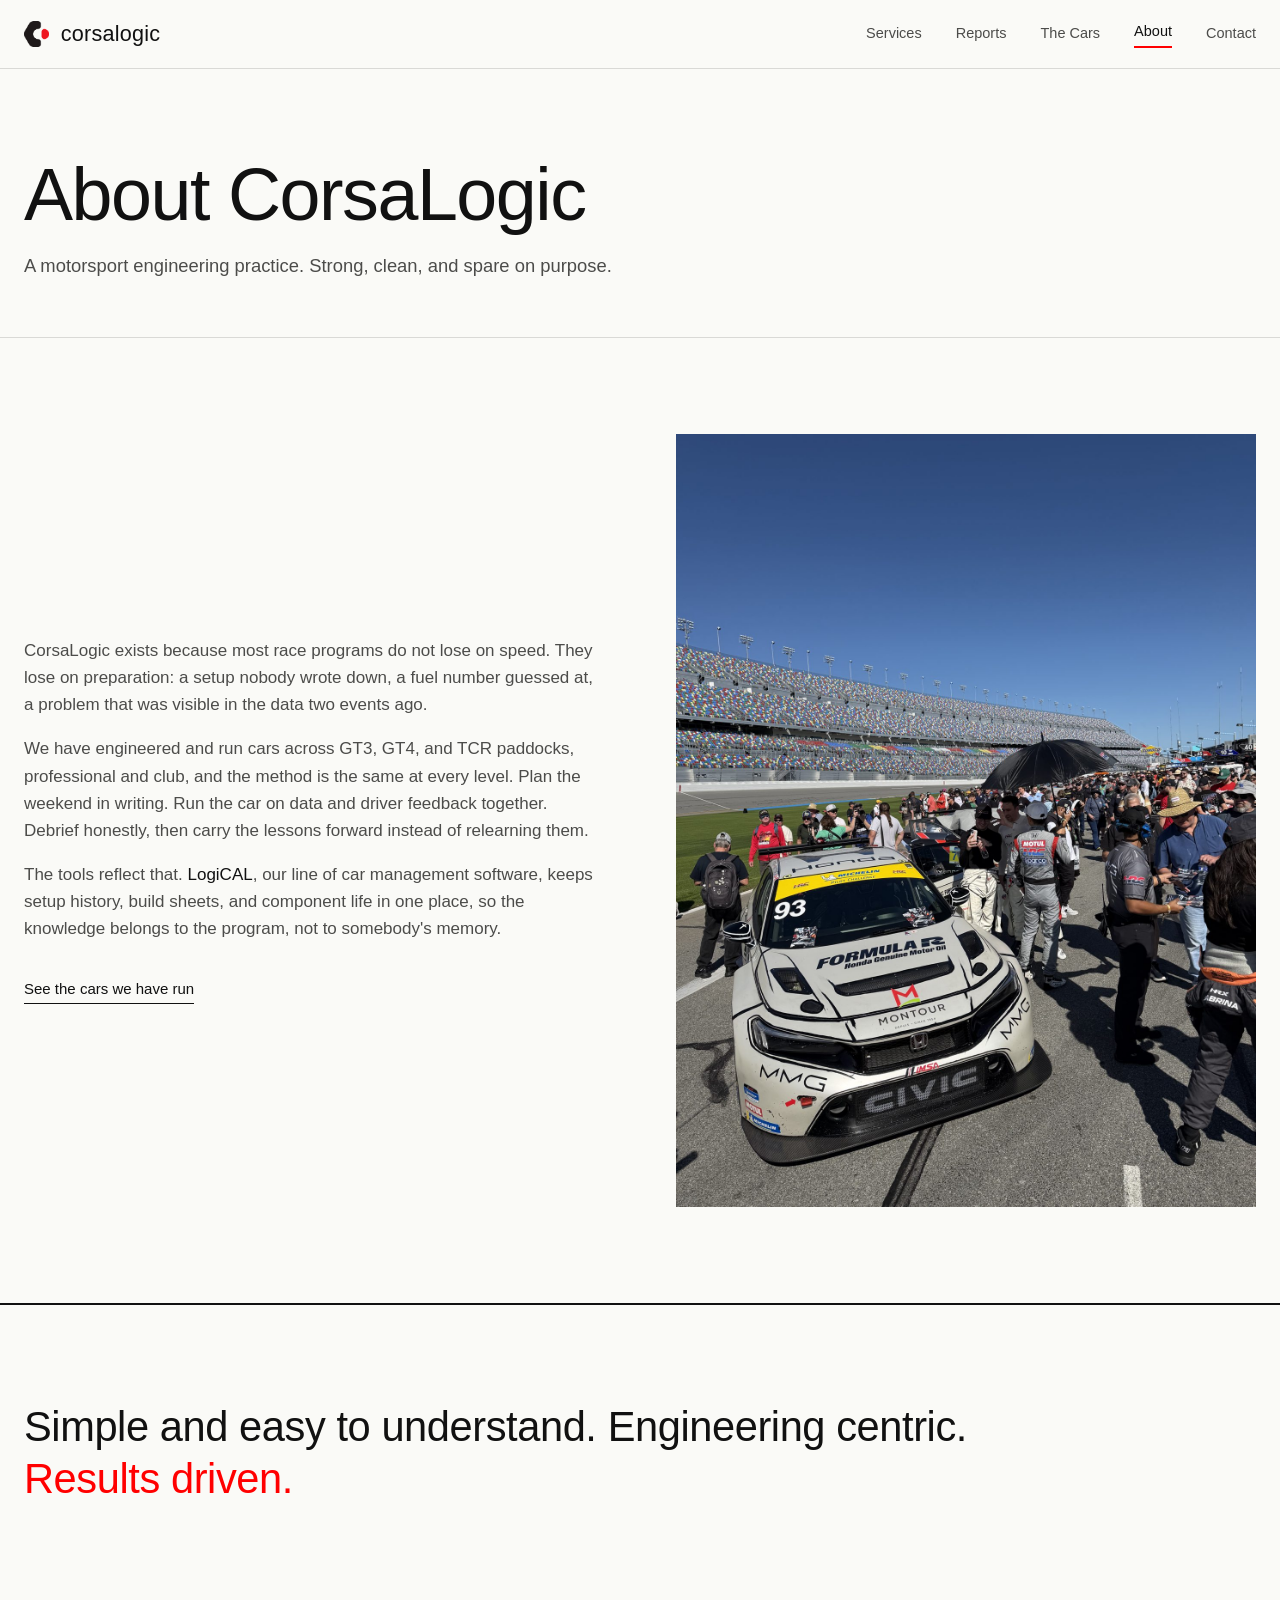
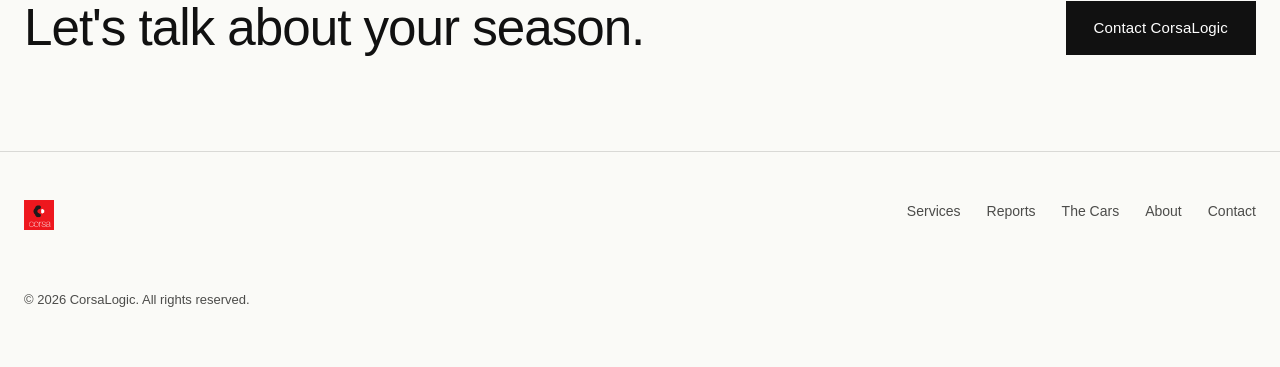
==== about.html @ d15a25d0 "Add files via upload" ====
<!DOCTYPE html>
<html lang="en">
<head>
<meta charset="UTF-8">
<meta name="viewport" content="width=device-width, initial-scale=1.0">
<title>About | CorsaLogic</title>
<meta name="description" content="CorsaLogic is a motorsport engineering practice built on a simple idea: proven performance comes from preparation, data, and discipline.">
<link rel="icon" type="image/png" href="assets/favicon.png">
<link rel="stylesheet" href="css/style.css">
</head>
<body>

<header class="site-header">
  <div class="wrap bar">
    <a class="brand" href="index.html" aria-label="CorsaLogic home">
      <img src="assets/logo-c.png" alt="CorsaLogic mark">
      <span>corsa<b>logic</b></span>
    </a>
    <button class="nav-toggle" aria-expanded="false" aria-label="Menu"><span></span></button>
    <nav class="site-nav">
      <a href="services.html">Services</a>
      <a href="reports.html">Reports</a>
      <a href="work.html">The Cars</a>
      <a href="about.html" aria-current="page">About</a>
      <a href="contact.html">Contact</a>
    </nav>
  </div>
</header>

<main>

  <section class="page-hero">
    <div class="wrap reveal">
      <h1 class="display">About CorsaLogic</h1>
      <p class="lede">A motorsport engineering practice. Strong, clean, and spare on purpose.</p>
    </div>
  </section>

  <section>
    <div class="wrap">
      <div class="feature">
        <div class="reveal">
          <p class="prose">CorsaLogic exists because most race programs do not lose on speed. They lose on preparation: a setup nobody wrote down, a fuel number guessed at, a problem that was visible in the data two events ago.</p>
          <p class="prose">We have engineered and run cars across GT3, GT4, and TCR paddocks, professional and club, and the method is the same at every level. Plan the weekend in writing. Run the car on data and driver feedback together. Debrief honestly, then carry the lessons forward instead of relearning them.</p>
          <p class="prose">The tools reflect that. <strong>LogiCAL</strong>, our line of car management software, keeps setup history, build sheets, and component life in one place, so the knowledge belongs to the program, not to somebody's memory.</p>
          <p style="margin-top:32px;"><a class="textlink" href="work.html">See the cars we have run</a></p>
        </div>
        <div class="feature-media reveal">
          <img src="assets/photos/img_1529.jpg" alt="Honda Civic TCR on a packed starting grid before the race" loading="lazy" style="aspect-ratio:3/4;">
        </div>
      </div>
    </div>
  </section>

  <section class="statement rule-top">
    <div class="wrap reveal">
      <p>Simple and easy to understand. Engineering centric. <em>Results driven.</em></p>
    </div>
  </section>

  <section class="cta-band" style="border-top:none; padding-top:0;">
    <div class="wrap inner">
      <h2 class="display reveal">Let's talk about your season.</h2>
      <a class="btn reveal" href="contact.html">Contact CorsaLogic</a>
    </div>
  </section>

</main>

<footer class="site-footer">
  <div class="wrap inner">
    <img src="assets/logo-red.png" alt="CorsaLogic logo">
    <nav>
      <a href="services.html">Services</a>
      <a href="reports.html">Reports</a>
      <a href="work.html">The Cars</a>
      <a href="about.html">About</a>
      <a href="contact.html">Contact</a>
    </nav>
    <p class="fine">&copy; 2026 CorsaLogic. All rights reserved.</p>
  </div>
</footer>

<script src="js/main.js"></script>
</body>
</html>
---- css/style.css ----
/* ==========================================================================
   CorsaLogic - corsalogic.com
   Swiss industrial light. Red / black / white. Helvetica Neue.
   Brand: strong, aggressive, clean, confident, modern, spare.
   ========================================================================== */

:root {
  --paper: #FAFAF7;
  --ink: #111111;
  --ink-soft: #4c4c4a;
  --red: #FF0000;
  --hair: rgba(17, 17, 17, 0.14);
  --hair-strong: rgba(17, 17, 17, 0.28);
  --ease: cubic-bezier(0.16, 1, 0.3, 1);
  --font: "Helvetica Neue", "HelveticaNeue", Helvetica, "Segoe UI", Arial, sans-serif;
}

* { margin: 0; padding: 0; box-sizing: border-box; }

html { scroll-behavior: smooth; }
@media (prefers-reduced-motion: reduce) {
  html { scroll-behavior: auto; }
}

body {
  font-family: var(--font);
  font-weight: 400;
  background: var(--paper);
  color: var(--ink);
  font-size: 17px;
  line-height: 1.6;
  -webkit-font-smoothing: antialiased;
}

img { display: block; max-width: 100%; height: auto; }
a { color: inherit; }

.wrap {
  max-width: 1280px;
  margin: 0 auto;
  padding: 0 24px;
}

/* ---------- Type ---------- */

.display {
  font-weight: 200;
  letter-spacing: -0.02em;
  line-height: 1.02;
  text-wrap: balance;
}

h1.display { font-size: clamp(2.6rem, 6vw, 4.6rem); }
h2.display { font-size: clamp(2rem, 4.2vw, 3.2rem); }

.lede {
  font-size: 1.15rem;
  color: var(--ink-soft);
  max-width: 34em;
  line-height: 1.55;
}

.label {
  font-size: 11px;
  font-weight: 500;
  text-transform: uppercase;
  letter-spacing: 0.18em;
  color: var(--red);
}

p + p { margin-top: 1em; }

.prose { max-width: 65ch; color: var(--ink-soft); }
.prose strong { color: var(--ink); font-weight: 500; }

/* ---------- Buttons ---------- */

.btn {
  display: inline-flex;
  align-items: center;
  gap: 12px;
  padding: 15px 28px;
  background: var(--ink);
  color: #fff;
  text-decoration: none;
  font-size: 15px;
  font-weight: 500;
  letter-spacing: 0.01em;
  white-space: nowrap;
  transition: background 0.35s var(--ease), transform 0.35s var(--ease);
}
.btn:hover { background: var(--red); }
.btn:active { transform: scale(0.98); }

.btn--ghost {
  background: transparent;
  color: var(--ink);
  box-shadow: inset 0 0 0 1px var(--hair-strong);
}
.btn--ghost:hover { background: transparent; box-shadow: inset 0 0 0 1px var(--red); color: var(--red); }

.textlink {
  display: inline-flex;
  align-items: baseline;
  gap: 8px;
  color: var(--ink);
  text-decoration: none;
  font-weight: 500;
  font-size: 15px;
  border-bottom: 1px solid var(--ink);
  padding-bottom: 2px;
  transition: color 0.3s var(--ease), border-color 0.3s var(--ease);
}
.textlink:hover { color: var(--red); border-color: var(--red); }

/* ---------- Header ---------- */

.site-header {
  position: sticky;
  top: 0;
  z-index: 40;
  background: rgba(250, 250, 247, 0.92);
  backdrop-filter: blur(12px);
  -webkit-backdrop-filter: blur(12px);
  border-bottom: 1px solid var(--hair);
}

.site-header .bar {
  height: 68px;
  display: flex;
  align-items: center;
  justify-content: space-between;
}

.brand {
  display: flex;
  align-items: center;
  gap: 12px;
  text-decoration: none;
  color: var(--ink);
}
.brand img { height: 26px; width: auto; }
.brand span {
  font-weight: 200;
  font-size: 1.35rem;
  letter-spacing: 0.01em;
}
.brand b { font-weight: 500; }

.site-nav { display: flex; align-items: center; gap: 34px; }
.site-nav a {
  text-decoration: none;
  font-size: 14.5px;
  font-weight: 400;
  color: var(--ink-soft);
  transition: color 0.25s var(--ease);
}
.site-nav a:hover { color: var(--red); }
.site-nav a[aria-current="page"] {
  color: var(--ink);
  font-weight: 500;
  border-bottom: 2px solid var(--red);
  padding-bottom: 3px;
}

.nav-toggle {
  display: none;
  background: none;
  border: 0;
  width: 44px;
  height: 44px;
  cursor: pointer;
  position: relative;
}
.nav-toggle span,
.nav-toggle span::before,
.nav-toggle span::after {
  content: "";
  position: absolute;
  left: 10px;
  width: 24px;
  height: 2px;
  background: var(--ink);
  transition: transform 0.4s var(--ease), opacity 0.3s;
}
.nav-toggle span { top: 21px; }
.nav-toggle span::before { left: 0; top: -7px; }
.nav-toggle span::after { left: 0; top: 7px; }
.nav-open .nav-toggle span { background: transparent; }
.nav-open .nav-toggle span::before { transform: translateY(7px) rotate(45deg); }
.nav-open .nav-toggle span::after { transform: translateY(-7px) rotate(-45deg); }

@media (max-width: 860px) {
  .nav-toggle { display: block; }
  .site-nav {
    display: none;
    position: absolute;
    top: 68px;
    left: 0;
    right: 0;
    background: var(--paper);
    border-bottom: 1px solid var(--hair);
    flex-direction: column;
    align-items: flex-start;
    gap: 0;
    padding: 8px 24px 20px;
  }
  .nav-open .site-nav { display: flex; }
  .site-nav a { padding: 12px 0; font-size: 17px; width: 100%; }
  .site-nav a[aria-current="page"] { border-bottom: none; color: var(--red); }
}

/* ---------- Sections ---------- */

section { padding: 96px 0; }
@media (max-width: 768px) { section { padding: 64px 0; } }

.rule-top { border-top: 1px solid var(--hair); }

/* ---------- Hero (home) ---------- */

.hero { padding: 72px 0 96px; }
.hero-grid {
  display: grid;
  grid-template-columns: 7fr 5fr;
  gap: 64px;
  align-items: center;
}
.hero-copy h1 { margin-bottom: 24px; }
.hero-copy .lede { margin-bottom: 36px; }
.hero-cta { display: flex; gap: 16px; flex-wrap: wrap; }
.hero-media img { width: 100%; aspect-ratio: 4 / 3; object-fit: cover; }

@media (max-width: 900px) {
  .hero { padding: 48px 0 64px; }
  .hero-grid { grid-template-columns: 1fr; gap: 40px; }
}

/* Interior page hero */
.page-hero { padding: 88px 0 56px; border-bottom: 1px solid var(--hair); }
.page-hero h1 { margin-bottom: 20px; }
@media (max-width: 768px) { .page-hero { padding: 56px 0 40px; } }

/* ---------- Statement band ---------- */

.statement { border-top: 2px solid var(--ink); }
.statement p {
  font-weight: 200;
  font-size: clamp(1.6rem, 3.4vw, 2.6rem);
  line-height: 1.25;
  letter-spacing: -0.01em;
  max-width: 24em;
}
.statement em {
  font-style: normal;
  color: var(--red);
}

/* ---------- Bento (home services) ---------- */

.bento {
  display: grid;
  grid-template-columns: repeat(6, 1fr);
  gap: 1px;
  background: var(--hair);
  border: 1px solid var(--hair);
}
.bento > * { background: var(--paper); padding: 40px 36px; }
.cell-wide { grid-column: span 4; }
.cell-narrow { grid-column: span 2; }
.cell-third { grid-column: span 2; }

.bento h3 { font-size: 1.25rem; font-weight: 500; margin-bottom: 12px; }
.bento p { color: var(--ink-soft); font-size: 15.5px; }

.cell-photo {
  padding: 0;
  position: relative;
  min-height: 320px;
}
.cell-photo img {
  position: absolute;
  inset: 0;
  width: 100%;
  height: 100%;
  object-fit: cover;
}

.cell-red { background: var(--red); color: #fff; }
.cell-red h3 { color: #fff; }
.cell-red p { color: rgba(255, 255, 255, 0.85); }
.cell-red .wordmark {
  font-size: 2rem;
  font-weight: 200;
  letter-spacing: 0.02em;
  margin-bottom: 14px;
}
.cell-red .wordmark b { font-weight: 700; }

@media (max-width: 900px) {
  .bento { grid-template-columns: 1fr; }
  .cell-wide, .cell-narrow, .cell-third { grid-column: span 1; }
  .cell-photo { min-height: 260px; }
}

/* ---------- Film strip (home showcase teaser) ---------- */

.strip-head {
  display: flex;
  align-items: baseline;
  justify-content: space-between;
  gap: 24px;
  margin-bottom: 40px;
  flex-wrap: wrap;
}
.strip {
  display: flex;
  gap: 16px;
  overflow-x: auto;
  scroll-snap-type: x mandatory;
  padding-bottom: 12px;
}
.strip::-webkit-scrollbar { height: 6px; }
.strip::-webkit-scrollbar-thumb { background: var(--hair-strong); }
.strip a {
  flex: 0 0 auto;
  scroll-snap-align: start;
  width: min(420px, 78vw);
}
.strip img {
  width: 100%;
  aspect-ratio: 3 / 2;
  object-fit: cover;
  transition: opacity 0.35s var(--ease);
}
.strip a:hover img { opacity: 0.85; }

/* ---------- Split feature (services) ---------- */

.feature {
  display: grid;
  grid-template-columns: 1fr 1fr;
  gap: 72px;
  align-items: center;
}
.feature + .feature { margin-top: 96px; }
.feature.flip .feature-media { order: 2; }
.feature-media img { width: 100%; aspect-ratio: 4 / 3; object-fit: cover; }
.feature h2 { font-size: clamp(1.7rem, 3vw, 2.4rem); font-weight: 200; letter-spacing: -0.01em; margin-bottom: 18px; }
.feature ul { list-style: none; margin-top: 24px; }
.feature li {
  padding: 12px 0;
  border-top: 1px solid var(--hair);
  color: var(--ink-soft);
  font-size: 15.5px;
}
.feature li strong { color: var(--ink); font-weight: 500; }

@media (max-width: 860px) {
  .feature { grid-template-columns: 1fr; gap: 36px; }
  .feature.flip .feature-media { order: 0; }
  .feature + .feature { margin-top: 64px; }
}

/* ---------- Report columns (reports page) ---------- */

.report-cols {
  display: grid;
  grid-template-columns: 1fr 1fr;
  gap: 1px;
  background: var(--hair);
  border: 1px solid var(--hair);
  margin-top: 56px;
}
.report-col { background: var(--paper); padding: 48px 44px; }
.report-col .kicker {
  font-weight: 200;
  font-size: 2rem;
  letter-spacing: -0.01em;
  margin-bottom: 8px;
}
.report-col .when { color: var(--red); font-size: 14px; font-weight: 500; margin-bottom: 28px; }
.report-col dl { margin: 0; }
.report-col dt { font-weight: 500; font-size: 15.5px; padding-top: 18px; }
.report-col dd { color: var(--ink-soft); font-size: 15px; padding: 4px 0 18px; border-bottom: 1px solid var(--hair); }
.report-col dd:last-child { border-bottom: 0; }

@media (max-width: 860px) {
  .report-cols { grid-template-columns: 1fr; }
  .report-col { padding: 36px 28px; }
}

/* ---------- Gallery (work page) ---------- */

.gallery {
  columns: 3;
  column-gap: 20px;
  margin-top: 56px;
}
.gallery figure {
  break-inside: avoid;
  margin: 0 0 20px;
  cursor: zoom-in;
}
.gallery img {
  width: 100%;
  transition: opacity 0.35s var(--ease);
}
.gallery figure:hover img { opacity: 0.85; }
.gallery figcaption {
  font-size: 13px;
  color: var(--ink-soft);
  padding-top: 8px;
}

@media (max-width: 1000px) { .gallery { columns: 2; } }
@media (max-width: 620px) { .gallery { columns: 1; } }

/* Lightbox */
.lightbox {
  border: 0;
  padding: 0;
  background: transparent;
  max-width: min(1200px, 94vw);
  max-height: 92vh;
}
.lightbox::backdrop { background: rgba(17, 17, 17, 0.92); }
.lightbox img { max-width: 100%; max-height: 86vh; object-fit: contain; margin: 0 auto; }
.lightbox figcaption { color: rgba(255, 255, 255, 0.8); font-size: 14px; text-align: center; padding-top: 12px; }

/* ---------- CTA band ---------- */

.cta-band { border-top: 2px solid var(--ink); }
.cta-band .inner {
  display: flex;
  align-items: center;
  justify-content: space-between;
  gap: 40px;
  flex-wrap: wrap;
}
.cta-band h2 { max-width: 14em; }

/* ---------- Contact ---------- */

.contact-grid {
  display: grid;
  grid-template-columns: 5fr 7fr;
  gap: 72px;
  align-items: start;
}
.contact-meta .item { padding: 20px 0; border-top: 1px solid var(--hair); }
.contact-meta .item:first-child { border-top: 0; padding-top: 0; }
.contact-meta .item h3 { font-size: 13px; font-weight: 500; text-transform: uppercase; letter-spacing: 0.12em; color: var(--ink-soft); margin-bottom: 6px; }
.contact-meta .item a { text-decoration: none; font-size: 1.1rem; }
.contact-meta .item a:hover { color: var(--red); }

form .row { display: grid; grid-template-columns: 1fr 1fr; gap: 20px; }
form .field { display: flex; flex-direction: column; gap: 8px; margin-bottom: 22px; }
form label { font-size: 14px; font-weight: 500; }
form input, form textarea {
  font-family: var(--font);
  font-size: 16px;
  color: var(--ink);
  background: #fff;
  border: 1px solid var(--hair-strong);
  padding: 13px 14px;
  transition: border-color 0.25s var(--ease), box-shadow 0.25s var(--ease);
}
form input::placeholder, form textarea::placeholder { color: #767672; }
form input:focus, form textarea:focus {
  outline: none;
  border-color: var(--ink);
  box-shadow: 0 0 0 2px rgba(255, 0, 0, 0.25);
}
form button { border: 0; cursor: pointer; font-family: var(--font); }

@media (max-width: 860px) {
  .contact-grid { grid-template-columns: 1fr; gap: 48px; }
  form .row { grid-template-columns: 1fr; gap: 0; }
}

/* ---------- Footer ---------- */

.site-footer {
  border-top: 1px solid var(--hair);
  padding: 48px 0 56px;
}
.site-footer .inner {
  display: flex;
  align-items: flex-start;
  justify-content: space-between;
  gap: 32px;
  flex-wrap: wrap;
}
.site-footer img { height: 30px; }
.site-footer nav { display: flex; gap: 26px; flex-wrap: wrap; }
.site-footer nav a { text-decoration: none; font-size: 14px; color: var(--ink-soft); }
.site-footer nav a:hover { color: var(--red); }
.site-footer .fine { font-size: 13px; color: var(--ink-soft); width: 100%; padding-top: 28px; }

/* ---------- Reveal on scroll ---------- */

.reveal {
  opacity: 0;
  transform: translateY(24px);
  transition: opacity 0.8s var(--ease), transform 0.8s var(--ease);
}
.reveal.is-in { opacity: 1; transform: none; }

@media (prefers-reduced-motion: reduce) {
  .reveal { opacity: 1; transform: none; transition: none; }
  .btn, .strip img, .gallery img { transition: none; }
}
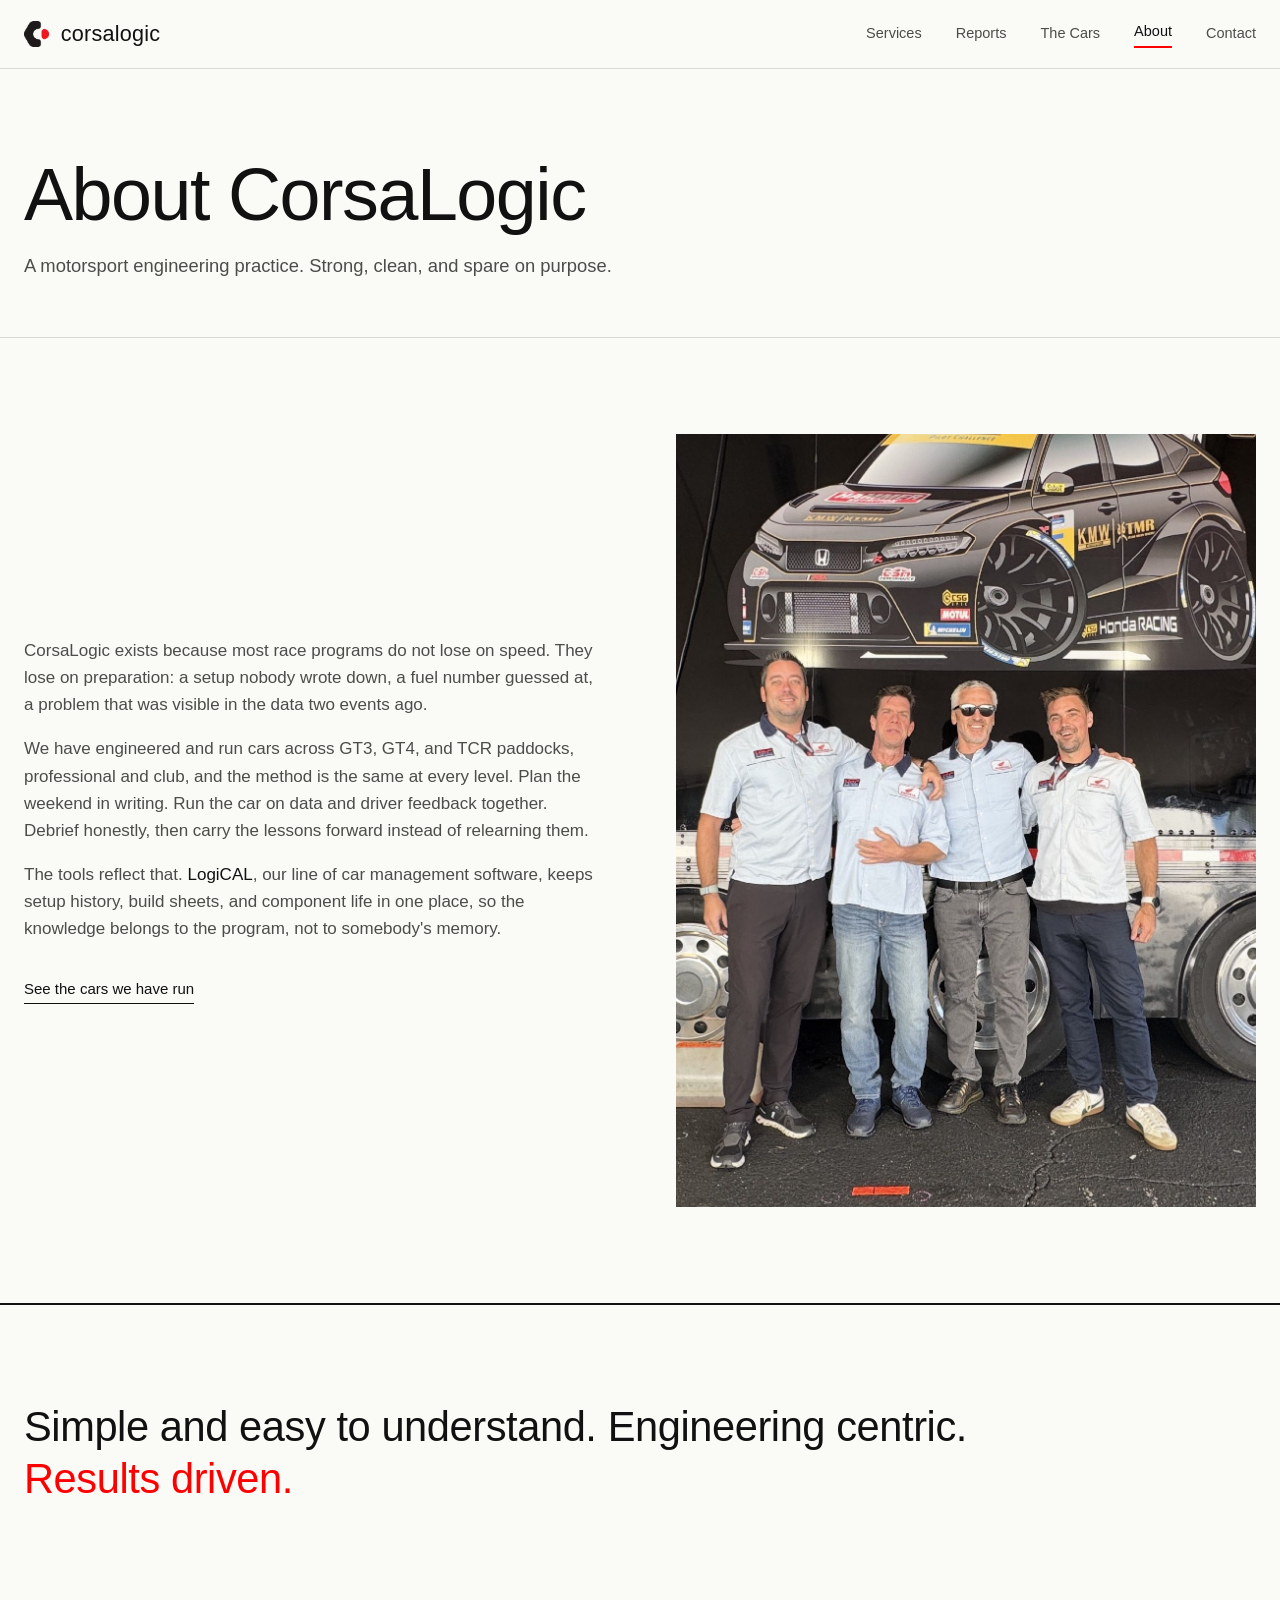
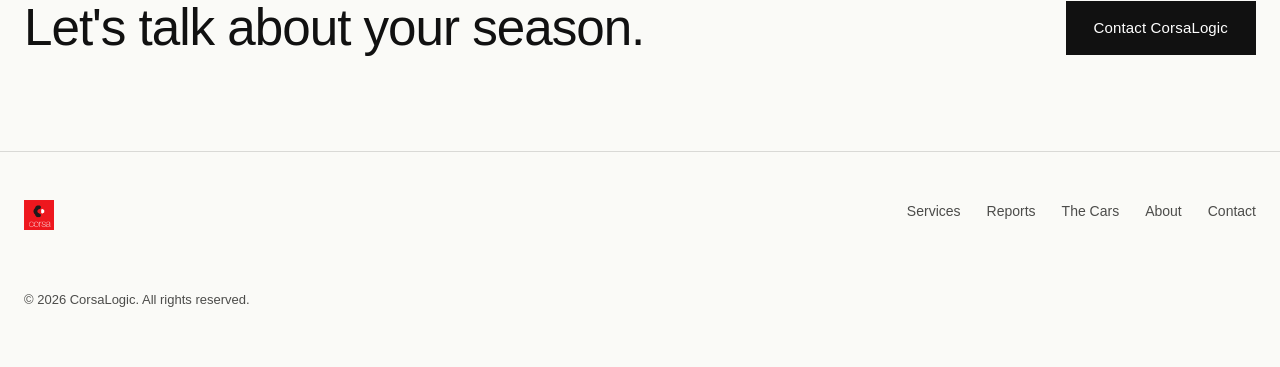
==== commit a89cbbb3: "Add files via upload" ====
--- a/about.html
+++ b/about.html
@@ -46,7 +46,7 @@
           <p style="margin-top:32px;"><a class="textlink" href="work.html">See the cars we have run</a></p>
         </div>
         <div class="feature-media reveal">
-          <img src="assets/photos/img_1529.jpg" alt="Honda Civic TCR on a packed starting grid before the race" loading="lazy" style="aspect-ratio:3/4;">
+          <img src="assets/photos/team.jpg" alt="Four team members in Honda crew shirts in front of the race transporter" loading="lazy" style="aspect-ratio:3/4;">
         </div>
       </div>
     </div>
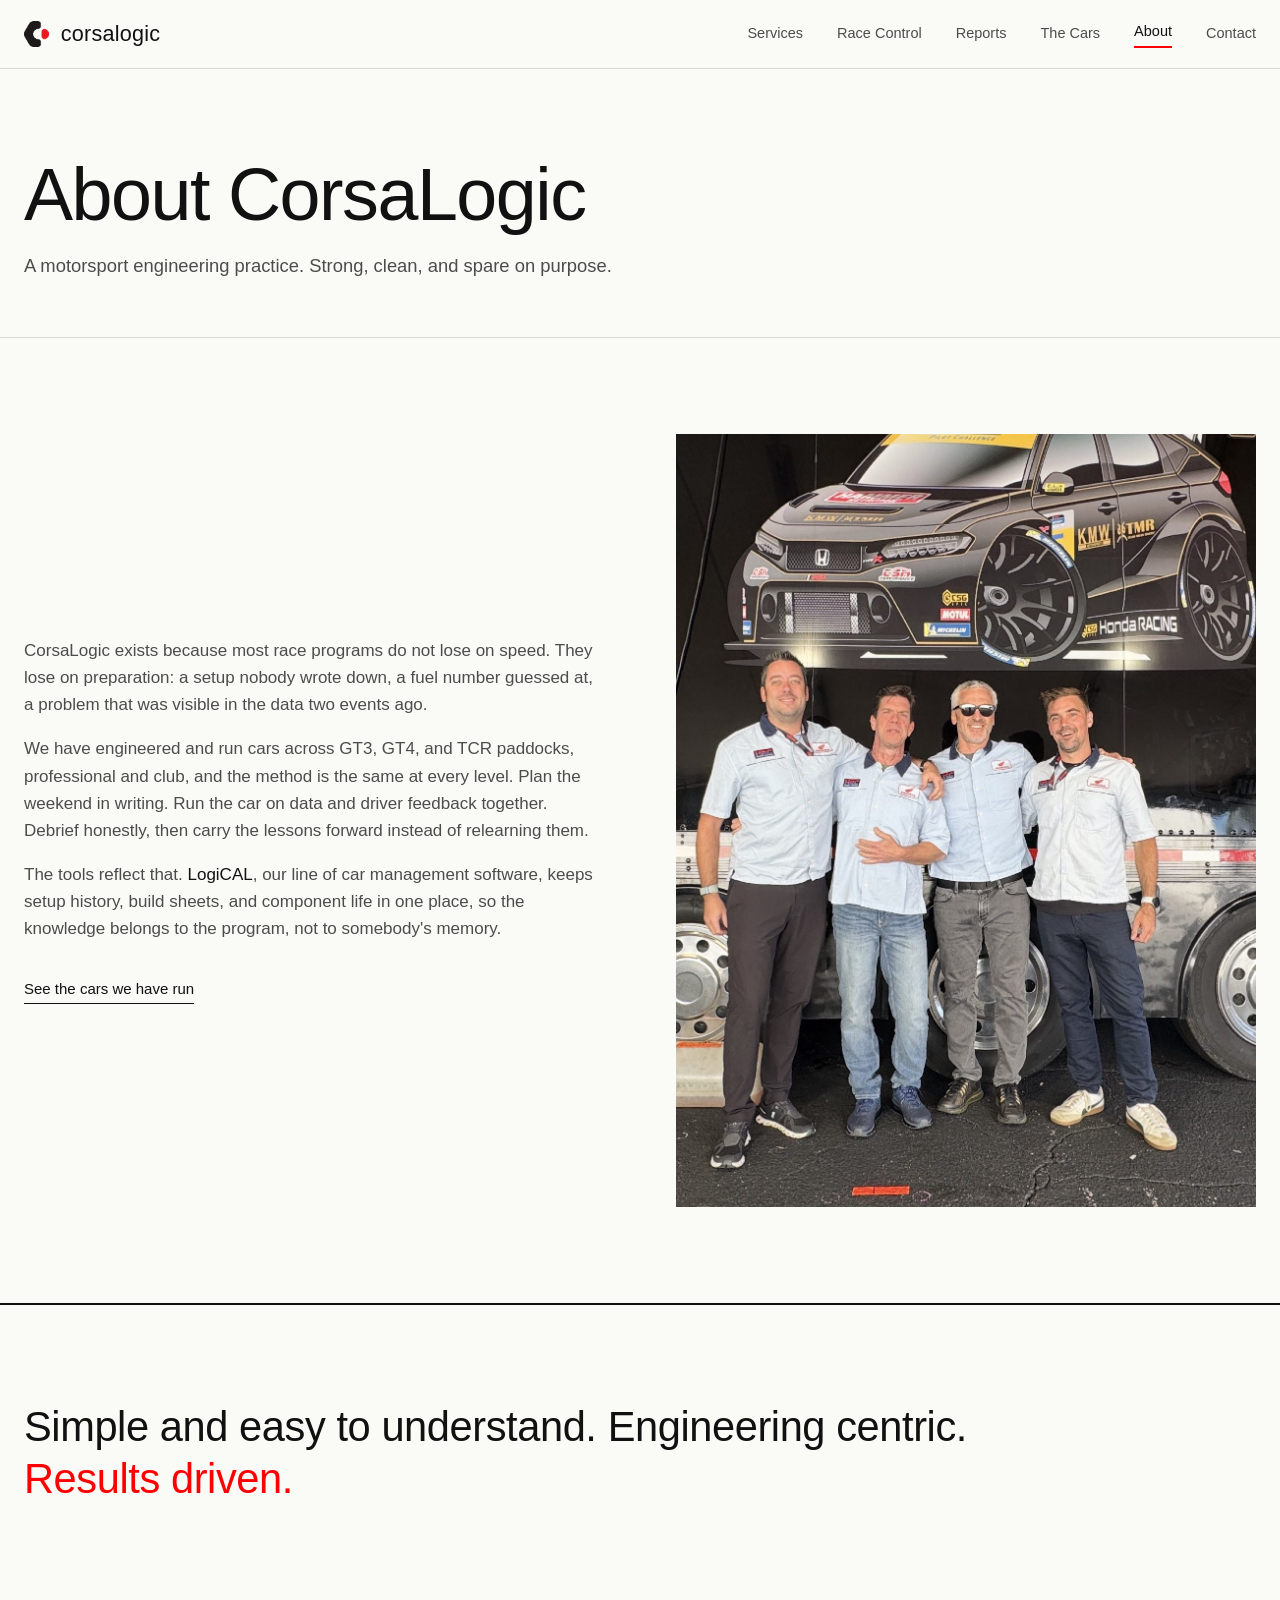
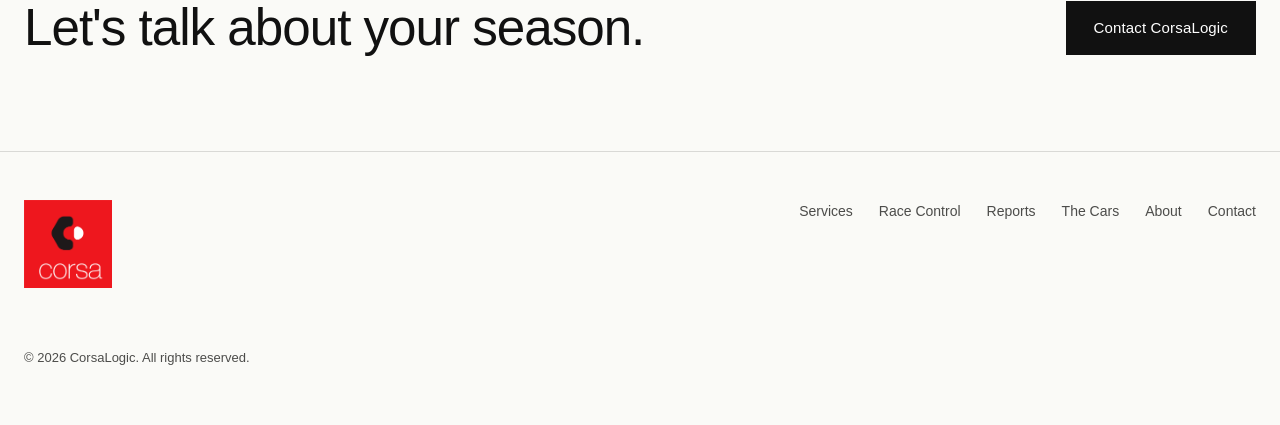
==== commit 9dc81bc2: "Add Race Control product page New racecontrol.html presenting the CorsaLogic Race Control timing & s" ====
--- a/about.html
+++ b/about.html
@@ -19,6 +19,7 @@
     <button class="nav-toggle" aria-expanded="false" aria-label="Menu"><span></span></button>
     <nav class="site-nav">
       <a href="services.html">Services</a>
+      <a href="racecontrol.html">Race Control</a>
       <a href="reports.html">Reports</a>
       <a href="work.html">The Cars</a>
       <a href="about.html" aria-current="page">About</a>
@@ -72,6 +73,7 @@
     <img src="assets/logo-red.png" alt="CorsaLogic logo">
     <nav>
       <a href="services.html">Services</a>
+      <a href="racecontrol.html">Race Control</a>
       <a href="reports.html">Reports</a>
       <a href="work.html">The Cars</a>
       <a href="about.html">About</a>
--- a/css/style.css
+++ b/css/style.css
@@ -492,7 +492,7 @@
   gap: 32px;
   flex-wrap: wrap;
 }
-.site-footer img { height: 30px; }
+.site-footer img { height: 88px; }
 .site-footer nav { display: flex; gap: 26px; flex-wrap: wrap; }
 .site-footer nav a { text-decoration: none; font-size: 14px; color: var(--ink-soft); }
 .site-footer nav a:hover { color: var(--red); }
@@ -511,3 +511,10 @@
   .reveal { opacity: 1; transform: none; transition: none; }
   .btn, .strip img, .gallery img { transition: none; }
 }
+
+/* ---------- Product screenshots (Race Control page) ---------- */
+.screenshot {
+  width: 100%;
+  box-shadow: 0 24px 70px rgba(17, 17, 17, 0.25);
+  border: 1px solid var(--hair-strong);
+}
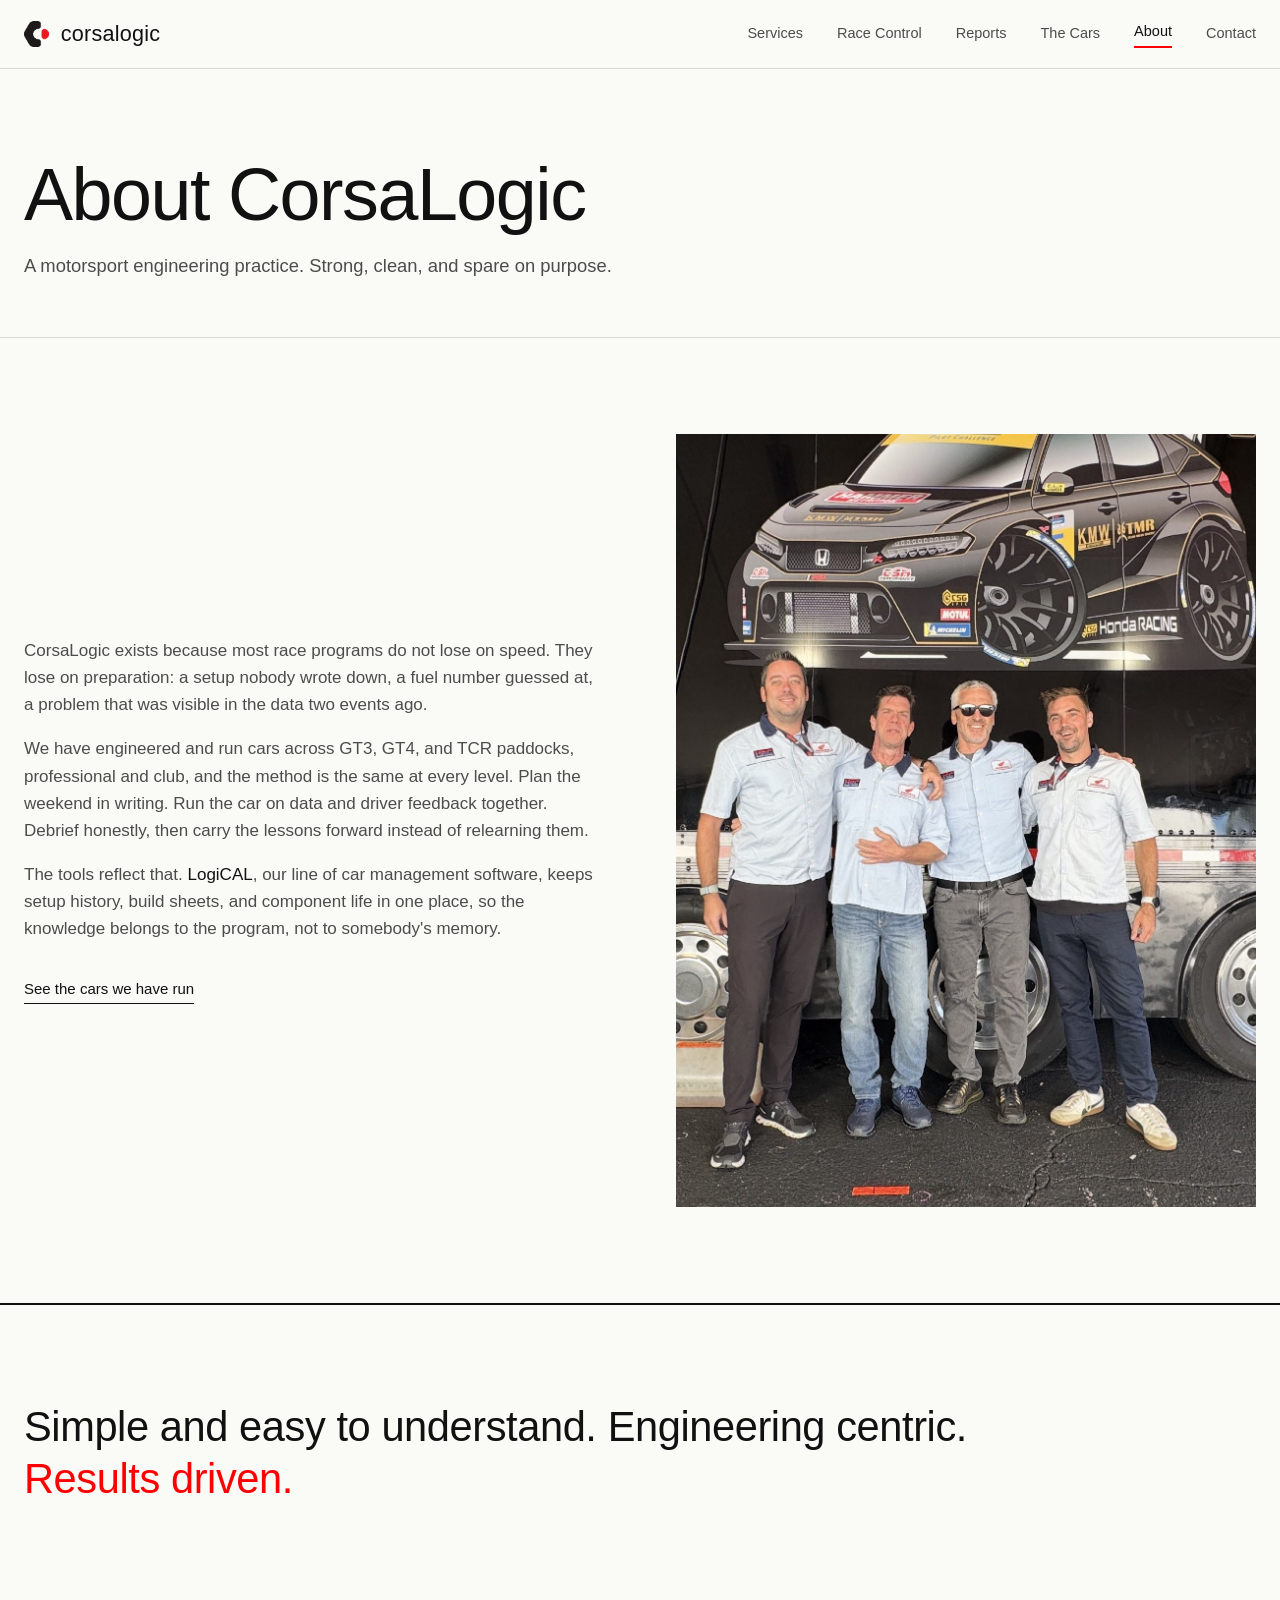
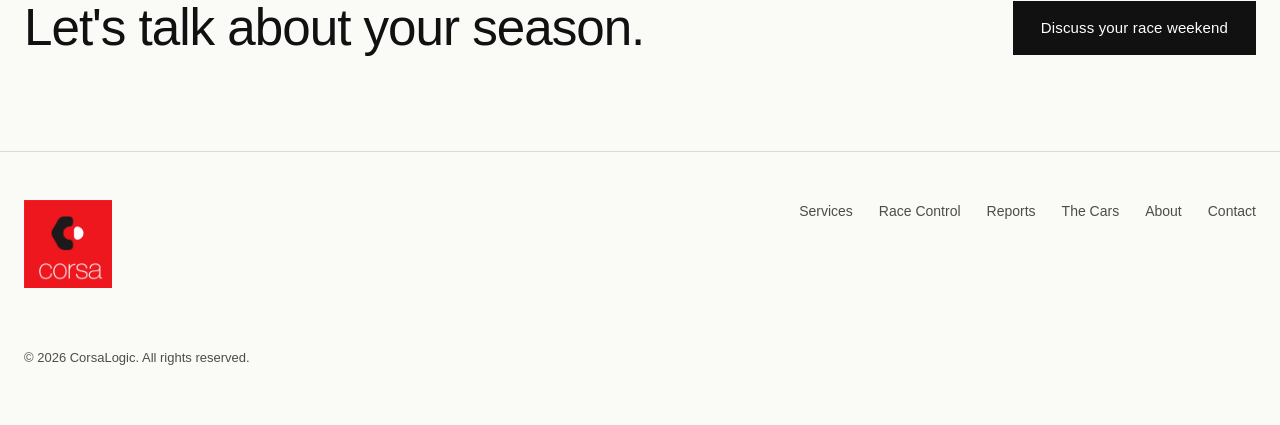
==== commit fcfa323c: "Refresh homepage copy and rename contact CTA Homepage: rewrite the hero paragraph, statement line, S" ====
--- a/about.html
+++ b/about.html
@@ -62,7 +62,7 @@
   <section class="cta-band" style="border-top:none; padding-top:0;">
     <div class="wrap inner">
       <h2 class="display reveal">Let's talk about your season.</h2>
-      <a class="btn reveal" href="contact.html">Contact CorsaLogic</a>
+      <a class="btn reveal" href="contact.html">Discuss your race weekend</a>
     </div>
   </section>
 
--- a/css/style.css
+++ b/css/style.css
@@ -518,3 +518,63 @@
   box-shadow: 0 24px 70px rgba(17, 17, 17, 0.25);
   border: 1px solid var(--hair-strong);
 }
+
+/* Every screenshot breaks out of the text column for presence — the shots
+   are the product, so each one runs near viewport width (80px margin also
+   covers the scrollbar that 100vw ignores), centered, capped so it never
+   pixelates. */
+.screenshot--lead {
+  display: block;
+  width: min(1560px, calc(100vw - 80px));
+  max-width: none; /* the global img cap would pin it back inside the wrap */
+  position: relative;
+  left: 50%;
+  transform: translateX(-50%);
+}
+
+/* Screenshot-led feature sections: a short intro, then the full-width shot,
+   then the selling points in columns beneath it, aligned to the shot. */
+.shot-h {
+  font-size: clamp(1.7rem, 3vw, 2.4rem);
+  font-weight: 200;
+  letter-spacing: -0.01em;
+  margin-bottom: 18px;
+}
+.screenshot--lead + .shot-points,
+.screenshot--lead + .shot-cap { margin-top: 24px; }
+.shot-points {
+  list-style: none;
+  display: grid;
+  grid-template-columns: 1fr 1fr;
+  gap: 0 56px;
+  width: min(1560px, calc(100vw - 80px));
+  position: relative;
+  left: 50%;
+  transform: translateX(-50%);
+}
+.shot-points li {
+  padding: 12px 0;
+  border-top: 1px solid var(--hair);
+  color: var(--ink-soft);
+  font-size: 15.5px;
+}
+.shot-points li strong { color: var(--ink); font-weight: 500; }
+
+/* Captions naming each layout in the workspace gallery. */
+.shot-cap {
+  width: min(1560px, calc(100vw - 80px));
+  position: relative;
+  left: 50%;
+  transform: translateX(-50%);
+  margin: 48px 0 14px;
+  font-size: 11px;
+  font-weight: 500;
+  text-transform: uppercase;
+  letter-spacing: 0.18em;
+  color: var(--ink-soft);
+}
+.shot-cap strong { color: var(--ink); }
+
+@media (max-width: 860px) {
+  .shot-points { grid-template-columns: 1fr; }
+}
